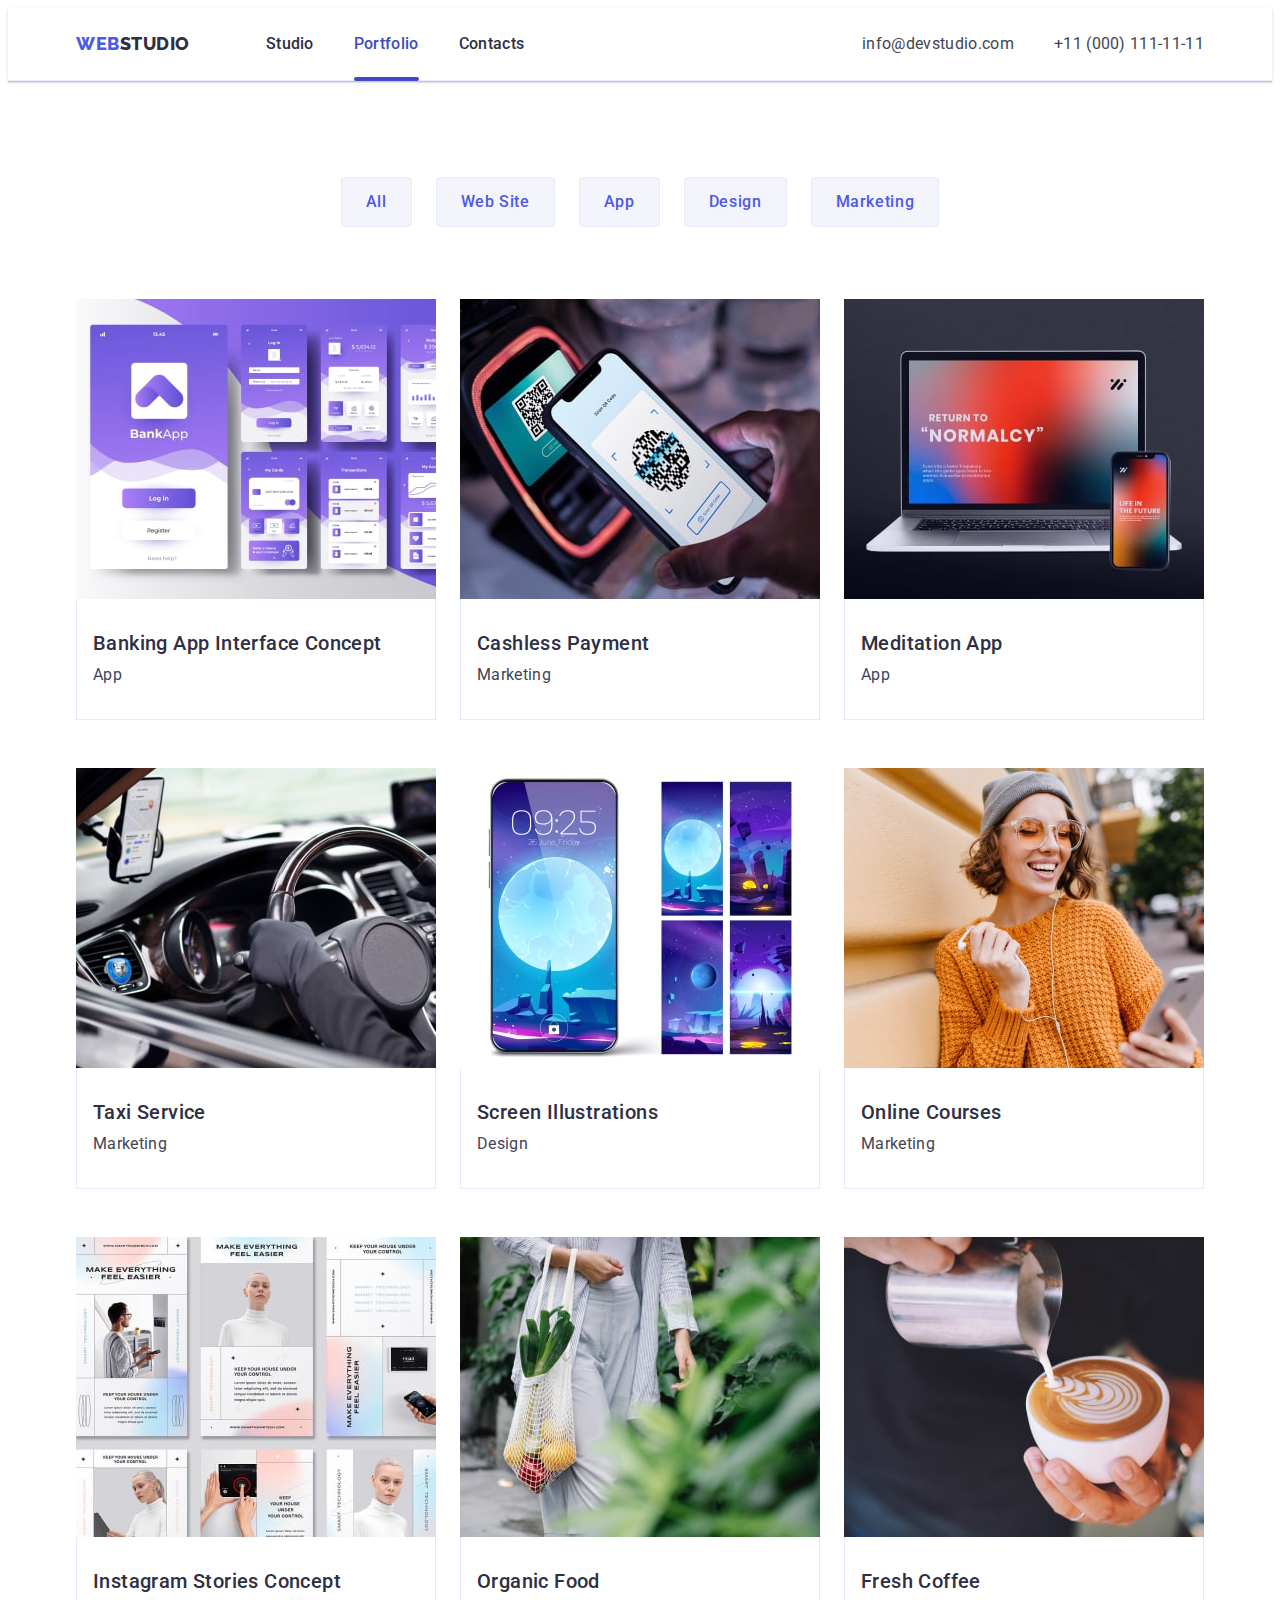
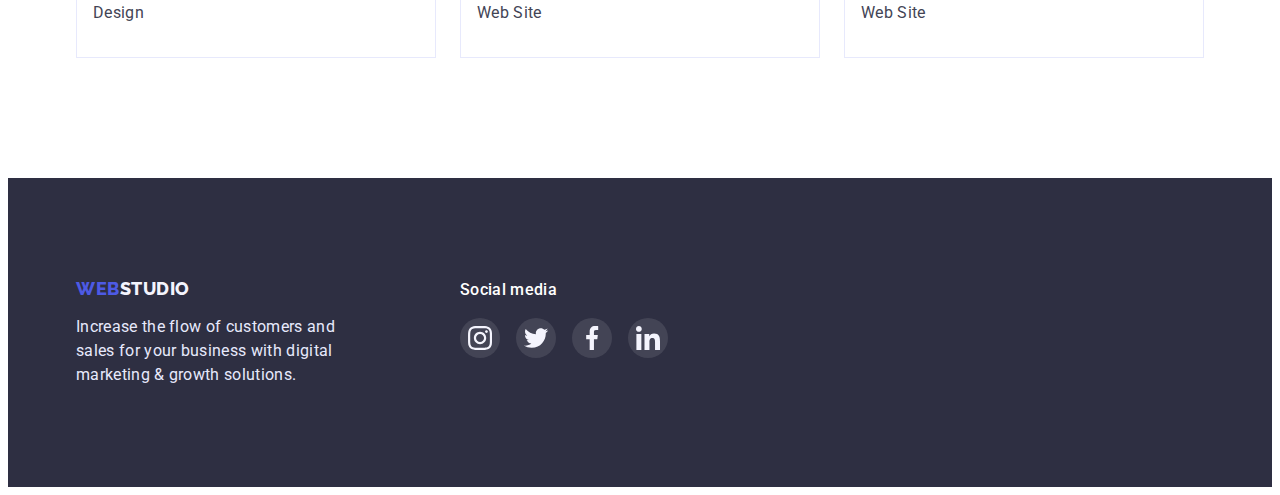
==== portfolio.html @ 7811b005 "hw6" ====
<!DOCTYPE html>
<html lang="en">

<head>
    <meta charset="UTF-8">
    <meta http-equiv="X-UA-Compatible" content="IE=edge">
    <meta name="viewport" content="width=device-width, initial-scale=1.0">
    <title>webstudio</title>
    <link rel="preconnect" href="https://fonts.googleapis.com">
    <link rel="preconnect" href="https://fonts.gstatic.com" crossorigin>
    <link rel="stylesheet" href="https://cdnjs.cloudflare.com/ajax/libs/modern-normalize/1.1.0/modern-normalize.min.css"
        integrity="sha512-wpPYUAdjBVSE4KJnH1VR1HeZfpl1ub8YT/NKx4PuQ5NmX2tKuGu6U/JRp5y+Y8XG2tV+wKQpNHVUX03MfMFn9Q=="
        crossorigin="anonymous" referrerpolicy="no-referrer" />
    <link
        href="https://fonts.googleapis.com/css2?family=Raleway:wght@800&family=Roboto:wght@400;500;700;900&display=swap"
        rel="stylesheet">
    <link rel="stylesheet" href="./css/styles.css">
</head>

<body>


    <!-------------------- HEADER--------------------->
    <header class="header">
        <div class="container header-container">
            <nav class="nav list header-nav">
                <a class="logo logo-header link" href="./index.html">Web<span class="logo-span link">Studio</span></a>

                <ul class="list header-list-container">
                    <li class="nav-link-item"><a class="nav-link link" href="./index.html">Studio</a></li>
                    <li class="nav-link-item"><a class="nav-link link decor-line" href="./portfolio.html">Portfolio</a></li>
                    <li class="nav-link-item"><a class="nav-link link" href="">Contacts</a></li>
                </ul>
            </nav>
            <address class="address">
                <ul class="list list-container">
                    <li class="mail-li  address-mail-li"><a class="mail link"
                            href="mailto:info@devstudio.com">info@devstudio.com</a></li>
                    <li class="mail-li"><a class="mail link" href="tel:+110001111111">+11 (000) 111-11-11</a></li>
                </ul>
            </address>
        </div>
    </header>
    <main class="main">

        <section class="gallery-top">
            <div class="container">
                <h1 class="visually-hidden">main-title</h1>
                <ul class="hero hero-list list hero-list-item">
                    <li><button type="button" class="button">All</button></li>
                    <li><button type="button" class="button">Web Site</button></li>
                    <li><button type="button" class="button">App</button></li>
                    <li><button type="button" class="button">Design</button></li>
                    <li><button type="button" class="button">Marketing</button></li>
                </ul>
                <ul class="list main-photo">
                    <li class="main-photo-link"><a class="link main-link" href="">
                            <div class="thamb action">
                                <img class="img" src=".//images/img-min.jpg" alt="App screenes" width="360" height="300">
                                <p class="overlow-text">14 Stylish and User-Friendly App Design Concepts · Task Manager App · Calorie Tracker App · Exotic Fruit Ecommerce App ·
                                    Cloud Storage App</p>
                            </div>
                        <div class="title-wrap">
                                <h2 class="gallery-title">Banking App Interface Concept</h2>
                                <p class="gallery-subtitle">App</p>
                            </div>
                        </a>
                    </li>
                    <li class="main-photo-link"><a class="link main-link" href="">
                            <div class="thamb action">
                                 <img class="img" src=".//images/img2-min.jpg" alt="Payment by phone" width="360"
                                    height="300">
                                    <p class="overlow-text">14 Stylish and User-Friendly App Design Concepts · Task Manager App · Calorie Tracker App ·
                                        Exotic Fruit Ecommerce App ·
                                        Cloud Storage App</p>
                                </div>
                            <div class="title-wrap">
                                <h2 class="gallery-title">Cashless Payment</h2>
                                <p class="gallery-subtitle">Marketing</p>
                            </div>
                        </a>
                    </li>
                    <li class="main-photo-link"><a class="link main-link" href="">
                            <div class="thamb action">
                               <img class="img" src=".//images/img3g-min.jpg" alt="laptop skreen" width="360"
                                height="300">
                                <p class="overlow-text">14 Stylish and User-Friendly App Design Concepts · Task Manager App · Calorie Tracker App ·
                                    Exotic Fruit Ecommerce App ·
                                    Cloud Storage App</p>
                            </div>
                            <div class="title-wrap">
                                <h2 class="gallery-title">Meditation App</h2>
                                <p class="gallery-subtitle">App</p>
                            </div>
                        </a>
                    </li>
                    <li class="main-photo-link"><a class="link main-link" href="">
                            <div class="thamb action">
                                 <img class="img" src=".//images/img4-min.jpg" alt="car" width="360" height="300">
                                <p class="overlow-text">14 Stylish and User-Friendly App Design Concepts · Task Manager App · Calorie Tracker App ·
                                    Exotic Fruit Ecommerce App ·
                                    Cloud Storage App</p>
                                </div>
                            <div class="title-wrap">
                                <h2 class="gallery-title">Taxi Service</h2>
                                <p class="gallery-subtitle">Marketing</p>
                            </div>
                        </a>
                    </li>
                    <li class="main-photo-link"><a class="link main-link" href="">
                        <div class="thamb action">
                            <img class="img" src=".//images/img5-min.jpg" alt="Screen Illustrations" width="360"
                                height="300">
                            <p class="overlow-text">14 Stylish and User-Friendly App Design Concepts · Task Manager App · Calorie Tracker App ·
                                Exotic Fruit Ecommerce App ·
                                Cloud Storage App</p>
                            </div>
                            <div class="title-wrap">
                                <h2 class="gallery-title">Screen Illustrations</h2>
                                <p class="gallery-subtitle">Design</p>
                            </div>
                        </a>
                    </li>
                    <li class="main-photo-link"><a class="link main-link" href="">
                        <div class="thamb action">
                            <img class="img" src=".//images/img6-min.jpg" alt="happy girl" width="360" height="300">
                            <p class="overlow-text">14 Stylish and User-Friendly App Design Concepts · Task Manager App · Calorie Tracker App ·
                                Exotic Fruit Ecommerce App ·
                                Cloud Storage App</p>
                            <div class="title-wrap"></div>
                                <h2 class="gallery-title">Online Courses</h2>
                                <p class="gallery-subtitle">Marketing</p>
                            </div>
                            <div class="title-wrap">
                                <h2 class="gallery-title">Online Courses</h2>
                                <p class="gallery-subtitle">Marketing</p>
                            </div>
                        </a>
                    </li>
                    <li class="main-photo-link"><a class="link main-link" href="">
                        <div class="thamb action">
                            <img class="img" src=".//images/img7-min.jpg" alt="Instagram Stories" width="360"
                                height="300">
                            <p class="overlow-text">14 Stylish and User-Friendly App Design Concepts · Task Manager App · Calorie Tracker App ·
                                Exotic Fruit Ecommerce App ·
                                Cloud Storage App</p>
                            </div>
                            <div class="title-wrap">
                                <h2 class="gallery-title">Instagram Stories Concept</h2>
                                <p class="gallery-subtitle">Design</p>
                            </div>
                        </a>
                    </li>
                    <li class="main-photo-link"><a class="link main-link" href="">
                        <div class="thamb action">
                            <img class="img" src=".//images/img8-min.jpg" alt="back with vegetables" width="360"
                                height="300">
                            <p class="overlow-text">14 Stylish and User-Friendly App Design Concepts · Task Manager App · Calorie Tracker App ·
                                Exotic Fruit Ecommerce App ·
                                Cloud Storage App</p>
                            </div>
                            <div class="title-wrap">
                                <h2 class="gallery-title">Organic Food</h2>
                                <p class="gallery-subtitle">Web Site</p>
                            </div>
                        </a>
                    </li>
                    <li class="main-photo-link"><a class="link main-link" href="">
                        <div class="thamb action">
                            <img class="img" src=".//images/img9-min.jpg" alt="cup of Coffee" width="360"
                                height="300">
                                <p>14 Stylish and User-Friendly App Design Concepts · 
                                    Task Manager App · Calorie Tracker App · Exotic Fruit Ecommerce App ·
                        Cloud Storage App</p></div>
                            <div class="title-wrap">
                                <h2 class="gallery-title">Fresh Coffee</h2>
                                <p class="gallery-subtitle">Web Site</p>
                            </div>
                        </a>
                    </li>
                </ul>
            </div>
        </section>
    </main>
    <!-- footer-->
    <!-- footer-->
    <footer class="footer">
        <div class="container container-footer">
            <div><a class="logo link logo-footer" href="index.html">Web<span
                        class="logo-span-footer link">Studio</span></a>
                <p class="footer-title">
                    Increase the flow of customers and sales for your business with digital marketing & growth
                    solutions.
                </p>
            </div>
            <div class="footer-social">
                <p class="footer-soc-text">Social media</p>
                <ul class="footer-soc-list list">
                    <li class="footer-icon-list">
                        <a class="footer-link">
                            <svg width="24" height="24" class="footer-svg">
                                <use href="./images/symbol-defs.svg#icon-instagram-2">
                                </use>
                            </svg></a>
                    </li>
                    <li class="footer-icon-list">
                        <a class="footer-link">
                            <svg width="24" height="24" class="footer-svg">
                                <use href="./images/symbol-defs.svg#icon-Group">
                                </use>
                            </svg></a>
                    </li>
                    <li class="footer-icon-list">
                        <a class="footer-link">
                            <svg width="24" height="24" class="footer-svg">
                                <use href="./images/symbol-defs.svg#icon-facebook-1">
                                </use>
                            </svg></a>
                    </li>
                    <li class="footer-icon-list">
                        <a class="footer-link">
                            <svg width="24" height="24" class="footer-svg">
                                <use href="./images/symbol-defs.svg#icon-linkedin-1">
                                </use>
                            </svg></a>
                    </li>
                </ul>
            </div>
        </div>

    </footer>
</body>

</html>
---- css/styles.css ----
:root{
    --iris:#4D5AE5;
    --ocean:#404BBF;
    --naviblue: #2E2F42;
    --green:#31D0AA;
    --slate:#434455;
    --laightslate:#8E8F99;
    --cornflower:#E7E9FC;
    --cloud:#F4F4FD;
    --navibluemodal:#2E2F42 40 %;
    --grey:#2E2F42 70 %;
}

/**--------------RESET------------*/
*,
*::before,
*::after{
box-sizing: border-box;
}


h1,
h2,
h3,
h4,
h5,
h6,
p{margin: 0;
}

 button{
    cursor: pointer;
}

 img{
    display: block;
    max-width: 100%;
    height: auto;
}

 ul{
    padding-left: 0;
margin: 0;
}

/*---------body--------*/



body {font-family: "Roboto", sans-serif;
    color: #434455 ;
    background-color: #FFFFFF;
 }



 
 .header{
    border-bottom: 1px solid #E7E9FC;
    box-shadow: 0px 1px 6px 0px rgba(46, 47, 66, 0.08),
     0px 1px 1px 0px rgba(46, 47, 66, 0.16),
     0px 2px 1px 0px rgba(46, 47, 66, 0.08);
 }

/* -------logo---------- */
.logo {
font-family: 'Raleway' ,sans-serif ;
font-weight: 800;
font-size: 18px;
line-height: 1.17;
color:var(--iris);
letter-spacing: 0.03em;
text-transform: uppercase;
}
.logo-header{
    display: block;
    padding-top: 24px;
    padding-bottom: 24px;
    margin-right:  76px;

}
.list-container{
    display: block;
}
.list.header-container{ 
    border: none;
}
.logo-span{
    color:var(--naviblue);
   }
    

    .logo link{text-decoration: none;}
   
    .logo-span-footer{
        font-family: 'Raleway' ,sans-serif ;
        font-weight: 800;
        font-size: 18px;
        line-height: 1.17;
        color:var(--cloud);
        letter-spacing: 0.03em;
        text-transform: uppercase;
        }
       
    


/* -----------nav----------- */
.container{
    width: 1158px;
    padding-left: 15px; 
    padding-right: 15px;
    margin: 0 auto;
 }

.header-container{
     display: flex;
     justify-content: space-between;
     
}  
.header-list-container{
    display: flex;
    
}

.header-nav{
    display: flex;
    align-items: center;
    

}


.nav-link:hover{
    color: var(--iris);
}


.nav-link:focus{
     color: var(--iris);  
}
.nav-link { 
    font-weight: 500;
    line-height: 1.5;
    letter-spacing: 0.02em;
    color: var(--naviblue);
    display: block;
    padding-top: 24px;
    padding-bottom: 24px;
    position: relative;
    
    transition: 
    color 250ms cubic-bezier(0.4, 0, 0.2, 1); 
    
}
.decor-line{
    color: var(--ocean);
}
.decor-line::after{
    content: '';
    position:absolute;
    width: 100%;
    height: 4px; 
    left: 0px;
    top: 69px;


    background:var(--ocean);
    border-radius: 2px;
}
.nav-link-item{

    margin-right:40px;
    
}




.address{
    display: flex;
    font-style: normal;
    
    
    
}
.list-container{
    display: flex;
    align-items: center;
    justify-content: center;

    
}
.mail {
 
    font-weight: 400;
    font-size: 16px;
    line-height: 1.5;
    letter-spacing: 0.02em;
    color:var(--slate);
    display: block;
    padding-top: 24px;
    padding-bottom: 24px;
    transition:
    color 250ms cubic-bezier(0.4, 0, 0.2, 1); 
    }
.tel {
    
    font-weight: 400;
    font-size: 16px;
    line-height: 1.5;
    letter-spacing: 0.02em;
    color:var(--slate);
}


.mail cursor{
     align-self: start;}



.mail:hover{
color: var(--ocean);
}
.mail:focus{
color:var(--ocean);
}

.address-mail-li{
    margin-right: 40px;
}

.tel , .mail{cursor: pointer;} 




/* -----------hero---------------- */
   
   
.list{
    list-style: none}
.link{
     text-decoration: none;
}
.hero-container{
    text-align: center;
}
 .hero{
    font-weight: 500;
    font-size: 16px;
    line-height: 1.5; 
  
    
  }
  

.hero-list-item{ 
    font-weight: 500;
    font-size: 16px;
    line-height: 1.5 ;
    display: flex; 
    justify-content: center;
    gap: 24px;
   margin-bottom: 72px;
    
    }




.mainpage-hero{
   
    max-width: 1440px; 
    margin-left: auto;
    margin-right: auto;
    background-color: var(--naviblue);
    padding-top: 188px;
    padding-bottom: 188px;
    background-image: linear-gradient(rgba(46, 47, 66, 0.7),rgba(46, 47, 66, 0.7)),url(../images/people-office1.jpg);
    background-repeat: no-repeat;
    background-position: center;
    background-size: cover;
    
      
}
.mainpage-hero-title{
    font-size: 56px;
    text-align: center;
    letter-spacing: 0.02em;
    color:#ffffff;
    line-height: 1.07;
    width: 496px;
    margin: 0 auto;
}
   
 
  


.button{ 
    font-family:"Roboto", sans-serif;
    font-weight: 500;
    font-size: 16px;
    line-height: 1.5;
    color: var(--iris);
    letter-spacing: 0.04em;
    padding-top: 12px;
    padding-bottom: 12px;
    padding-left: 24px;
    padding-right: 24px;
    background:var(--cloud);
    border: 1px solid #E7E9FC;
    border-radius: 4px;
   
    transition: 
    background 250ms cubic-bezier(0.4, 0, 0.2, 1), 
    box-shadow 250ms cubic-bezier(0.4, 0, 0.2, 1),
    border-color 250ms cubic-bezier(0.4, 0, 0.2, 1), 
    color 250ms cubic-bezier(0.4, 0, 0.2, 1); }

.button:hover{
    background: var(--iris);
    color: #ffffff;
    box-shadow: 0px 4px 4px rgba(0, 0, 0, 0.15);
    border-color: transparent;
}
.button:focus{
    background: var(--iris); 
    color: #ffffff;
    box-shadow: 0px 4px 4px rgba(0, 0, 0, 0.15);
    border-color: transparent;
}



.button-hero{ 
    
    font-family: "Roboto", sans-serif;
    font-weight: 500;
    font-style: normal;
    font-size: 16px;
    line-height: 1.5;
    min-width: 169px;
 
    border: none;
    border-radius: 4px;
    box-shadow: 0px 4px 4px rgba(0, 0, 0, 0.15);
    letter-spacing: 0.04em;
    background-color:var(--iris);
    color: #FFFFFF;
    margin-top: 48px;
    padding-top: 16px;
    padding-right: 32px; 
    padding-bottom: 16px;
    padding-left: 32px;

    transition:
    background  250ms cubic-bezier(0.4, 0, 0.2, 1), 
    box-shadow 250ms cubic-bezier(0.4, 0, 0.2, 1); 
    
}
  
.button-hero:hover{ 
    box-shadow: 0px 4px 4px rgba(0, 0, 0, 0.15);
    background: var(--ocean);}

.button-hero:focus{ 
    box-shadow: 0px 4px 4px rgba(0, 0, 0, 0.15);
    background-color: var(--ocean);}



.backdrop{

    position: fixed;
    left: 0;
    top: 0;
    width: 100%;
    height:100%;
    background: rgba(46, 47, 66, 0.4);
    display: flex;
    justify-content: center;
    align-items: center;
    transition: opacity 300ms cubic-bezier(0.4, 0, 0.2, 1),
    visibility 300ms cubic-bezier(0.4, 0, 0.2, 1);
 
}
.is-hidden{
    visibility: hidden;
    opacity: 0;
    pointer-events: none;
} 
.modal{
    width: 408px;
    min-height: 576px;
    padding: 24px;
    background: #FCFCFC;
    box-shadow: 0px 1px 1px rgba(0, 0, 0, 0.14), 0px 1px 3px rgba(0, 0, 0, 0.12), 0px 2px 1px rgba(0, 0, 0, 0.2);
    border-radius: 4px;

   
}
.button-modal{
    display: flex;
    margin-left: auto;
    background: #E7E9FC;
    border: 1px solid rgba(0, 0, 0, 0.1);
    border-radius: 50%;
    width: 24px;
    height: 24px;
    justify-content: center;
    align-items: center;


    transition:
    background-color  250ms cubic-bezier(0.4, 0, 0.2, 1), 
    fill 250ms cubic-bezier(0.4, 0, 0.2, 1); 
    
}
.button-modal:hover{
    background-color: var(--ocean); 
    fill: white;

}
.button-modal:hover{
    background-color: var(--ocean); 
    fill: white;
}

.modal-text{
    font-weight: 500;
    font-size: 16px;
    line-height: 1.5;
    text-align: center;
    letter-spacing: 0.02em;
    color: var(--naviblue);





    margin-top: 24px;
    margin-bottom: 16px;

}

.mod-form{
  
}

.input-modal-list{

}

.list-input{
    width: 360px;
    height: 58px;

}

.lable{
    font-weight: 400;
    font-size: 12px;
    line-height: 1.17; 
    letter-spacing: 0.04em;
    color: var(--laightslate);
    display: flex;
    flex-direction: column;
    justify-content: center;
    align-items: flex-start;
}
.input{
border: 1px solid #4D5AE5;
border-radius: 4px;
}


/*****---------------- offers------------------ */

.offers-list-container{ 
    display: flex;
    gap: 24px;
}
.offers-container{
    
}
.offers-title{
   flex-basis: auto;
width: 264px;
}

.offers-list{
font-weight: 500;
line-height: 1.2;
letter-spacing: 0.02;
color: var(--naviblue);
font-size: 36px;
text-align: center;
text-transform: capitalize;
}



.offer-list-item{
font-weight: 500;
font-size: 20px;
line-height:1.2 ;
letter-spacing: 0.02em;
color: var(--naviblue);
margin-bottom: 8px;}




.offers{
    padding-top: 120px;
    padding-bottom: 120px;

}
.icon-container{
    width: 264px; 
    height: 112px;
    display: flex;
    align-items: center;
    justify-content: center;
   margin-bottom: 8px;
    background: #F4F4FD;
    border-radius: 4px;
}
.text{
        font-weight: 400;
        font-size: 16px;
        line-height: 1.5;
        letter-spacing: 0.02em;
        color:var(--slate);  
}


/******* ------------gallery------------- */

.main-gallery{
    padding-bottom: 120px;

}
.gallery-text{
    padding-top: 32px;
    padding-right: 16px;
    padding-bottom: 32px;
    padding-left: 16px;
}
.main-gallery-list{
    display: flex;
    gap:24px;
    
}
.main-gallery-text{
    font-size: 36px;
    line-height: 1.11;
    text-align: center;
    letter-spacing: 0.02em;
    text-transform: capitalize;
    color: var(--naviblue);
    margin-bottom: 72px;
   
}
.main-link{
    display: block;
      
    transition:
    box-shadow 250ms cubic-bezier(0.4, 0, 0.2, 1);


    }
.main-link:hover{
    box-shadow: 0px 1px 6px rgba(46, 47, 66, 0.08), 0px 1px 1px rgba(46, 47, 66, 0.16), 0px 2px 1px rgba(46, 47, 66, 0.08); 
}
.main-link:focus{
    box-shadow: 0px 1px 6px rgba(46, 47, 66, 0.08), 0px 1px 1px rgba(46, 47, 66, 0.16), 0px 2px 1px rgba(46, 47, 66, 0.08); 
}
.gallery-top{
    padding-top: 96px;
    padding-bottom: 120px;

}
.gallery-title{
    font-weight: 500;
font-size: 20px;
line-height: 1.2;
letter-spacing: 0.02em;
color:var(--naviblue);
margin-bottom: 8px;


}
.gallery-subtitle{

font-size: 16px;
line-height: 1.5;
letter-spacing: 0.02em;
color:var(--slate);

}
.main-gallery-img{

    width: 360px;
}
/*-------------team---------------------*/

.team{
     background:var(--cloud);
    padding-bottom: 120px;
    padding-top: 120px;
 }



.team-container-resume{
    display: flex;
    gap: 24px;
}

.team-gellery{
background-color:var(--cloud);
font-weight: 500;
font-size: 36px;
line-height: 1.11;
text-align: center;
letter-spacing: 0.02em;
text-transform: capitalize;
color: var(--naviblue);
margin-bottom: 72px;

}
.team-gellery-list{
background-color: #FFFFFF;
width: 264px;
border-radius: 0px 0px 4px 4px;
box-shadow: 0px 1px 6px rgba(46, 47, 66, 0.08), 0px 1px 1px rgba(46, 47, 66, 0.16), 0px 2px 1px rgba(46, 47, 66, 0.08);


}

.team-gellery-text{
    font-weight: 500;
    font-size: 20px;
    line-height: 1.2;
    text-align: center;
    letter-spacing: 0.02em;
    color: var(--naviblue);
    margin-bottom: 8px;
  
}
.team-gellery-subtext{
    font-size: 16px;
    line-height: 1.5;
    text-align: center;
    letter-spacing: 0.02em;
    color: var(--slate);
    margin-bottom: 8px;

}
.social{
    display: flex;
    gap: 24px;
    justify-content: center;
}
.social-link{
    
    width: 40px;
    height: 40px;
   
   
    
}
.icon-social{
    transition:
    background  250ms cubic-bezier(0.4, 0, 0.2, 1); 
}


.icon-social:hover{
     background-color: var(--ocean);
    
   
}


.icon-social:focus{
    background-color: var(--ocean);
    
}
.icon-social{
    display: flex;
    align-items: center;
    justify-content: center;
    width: 100%;
    height: 100%;
    background-color: var(--iris);
    border-radius: 50%;
}

/* ----------CUSTOMERS---------------- */

.customers{
    padding-top: 120px;
    padding-bottom: 120px;


}
.customers-container{ 
    display: flex;
    align-items: center;
    justify-content: center;

   
}
.customers-wrap{   

 
}
.customers-text{
    font-family: 'Roboto';
    font-size: 36px;
    line-height: 1.11em;
    text-align: center;
    letter-spacing: 0.02em;
    text-transform: capitalize;
    color:var(--naviblue);
    margin:auto;  
    margin-bottom: 72px; 
}
.customers-list{
    display: flex;
    gap: 24px;
    justify-content: center; 
  
}
.customers-link{
    width: 168px;
    height: 88px;
}

.customers-icon{
    width: 100%;
    height: 100%;
    display: flex;
    justify-content: center;
    align-items: center;
    
    border-radius: 4px;
    border: 1px solid var(--laightslate);
    fill: var(--laightslate); 
     
    transition:
    fill 250ms cubic-bezier(0.4, 0, 0.2, 1), 
    border-color 250ms cubic-bezier(0.4, 0, 0.2, 1)
   ; 
}
 
.customers-icon:hover{
    border: 1px solid var(--ocean);
    fill:var(--ocean);
 } 

.customers-icon:focus{
    border: 1px solid var(--ocean);
    fill:var(--ocean);
 } 


.customers-svg{  
    justify-content: center;
    align-content: center;
 }  


/* ---------footer----------- */
.footer{
    display: flex;
    background-color:var(--naviblue);
    color:#ffffff;
    padding-top: 100px;
    padding-bottom: 100px;}
    
.container-footer{
    display: flex;
    align-items: baseline;
  


}
    .footer-title{
font-size: 16px;
line-height: 1.5;
letter-spacing: 0.02em;
color:var(--cornflower);
max-width: 264px;
height: 72px;

}
 .footer-social{
    margin-left: 120px;
   

 }    

.footer-soc-text{
    font-family: 'Roboto';
    font-weight: 500;
    font-size: 16px;
    line-height: 1.5;
    letter-spacing: 0.02em;
    color: #FFFFFF;
    margin-bottom: 16px;

   
}

.footer-soc-list{
display: flex;
gap:16px;
justify-content: center;
align-items: center;
}

.footer-icon-list{

    width: 40px;
    height: 40px;
}

.footer-link{
    width: 100%;
    height: 100%;
    display: flex;
    border-radius: 50%;
    background-color: rgba(255,255,255,0.1);
    justify-content: center;
    align-items: center;
    
    transition: 
    background-color  250ms cubic-bezier(0.4, 0, 0.2, 1);
}



.footer-link:hover{
    
    background-color: var(--green);}
.footer-link:focus{
   
    background-color: var(--green);}


.footer-svg{
fill:#FFFFFF

}


.logo-footer{
display: inline-block;
  margin-bottom: 16px;
   
}
.main-photo{
    display: flex;
    flex-wrap: wrap;
    gap: 24px;
    row-gap: 48px;
}
.main-photo-link{
    width: 360px;
    background: #FFFFFF;
 
}

.thamb{
    position: relative;
    width: 360px;
    height: 300px;
    overflow: hidden;
}

.overlow-text{
    display: flex;
position: absolute;
width: 100%;
height: 100%;
top:0;
left: 0;
transform: translateY(100%);
font-size: 16px;
line-height: 1.5;
letter-spacing: 0.02em;
padding-top: 40px;
padding-bottom: 40px;
padding-left: 32px;
padding-right: 32px;

color: var(--cloud);
background-color: var(--iris);

transition: 
transform 250ms cubic-bezier(0.4, 0, 0.2, 1);
}

.main-link:hover .overlow-text{
    transform: translateY(0);
}

.main-link:focus .overlow-text{
    transform: translateY(0);
}






.title-wrap{
    padding-left: 16px;
    padding-right: 16px;
    padding-top: 32px;
    padding-bottom: 32px;
    border-left: 1px solid #E7E9FC;
    border-bottom: 1px solid #E7E9FC;
    border-right: 1px solid #E7E9FC;
}
.visually-hidden {
    position: absolute;
      white-space: nowrap;
      width: 1px;
      height: 1px;
      overflow: hidden;
      border: 0;
      padding: 0;
      clip: rect(0 0 0 0);
      clip-path: inset(50%);
      margin: -1px;
  }
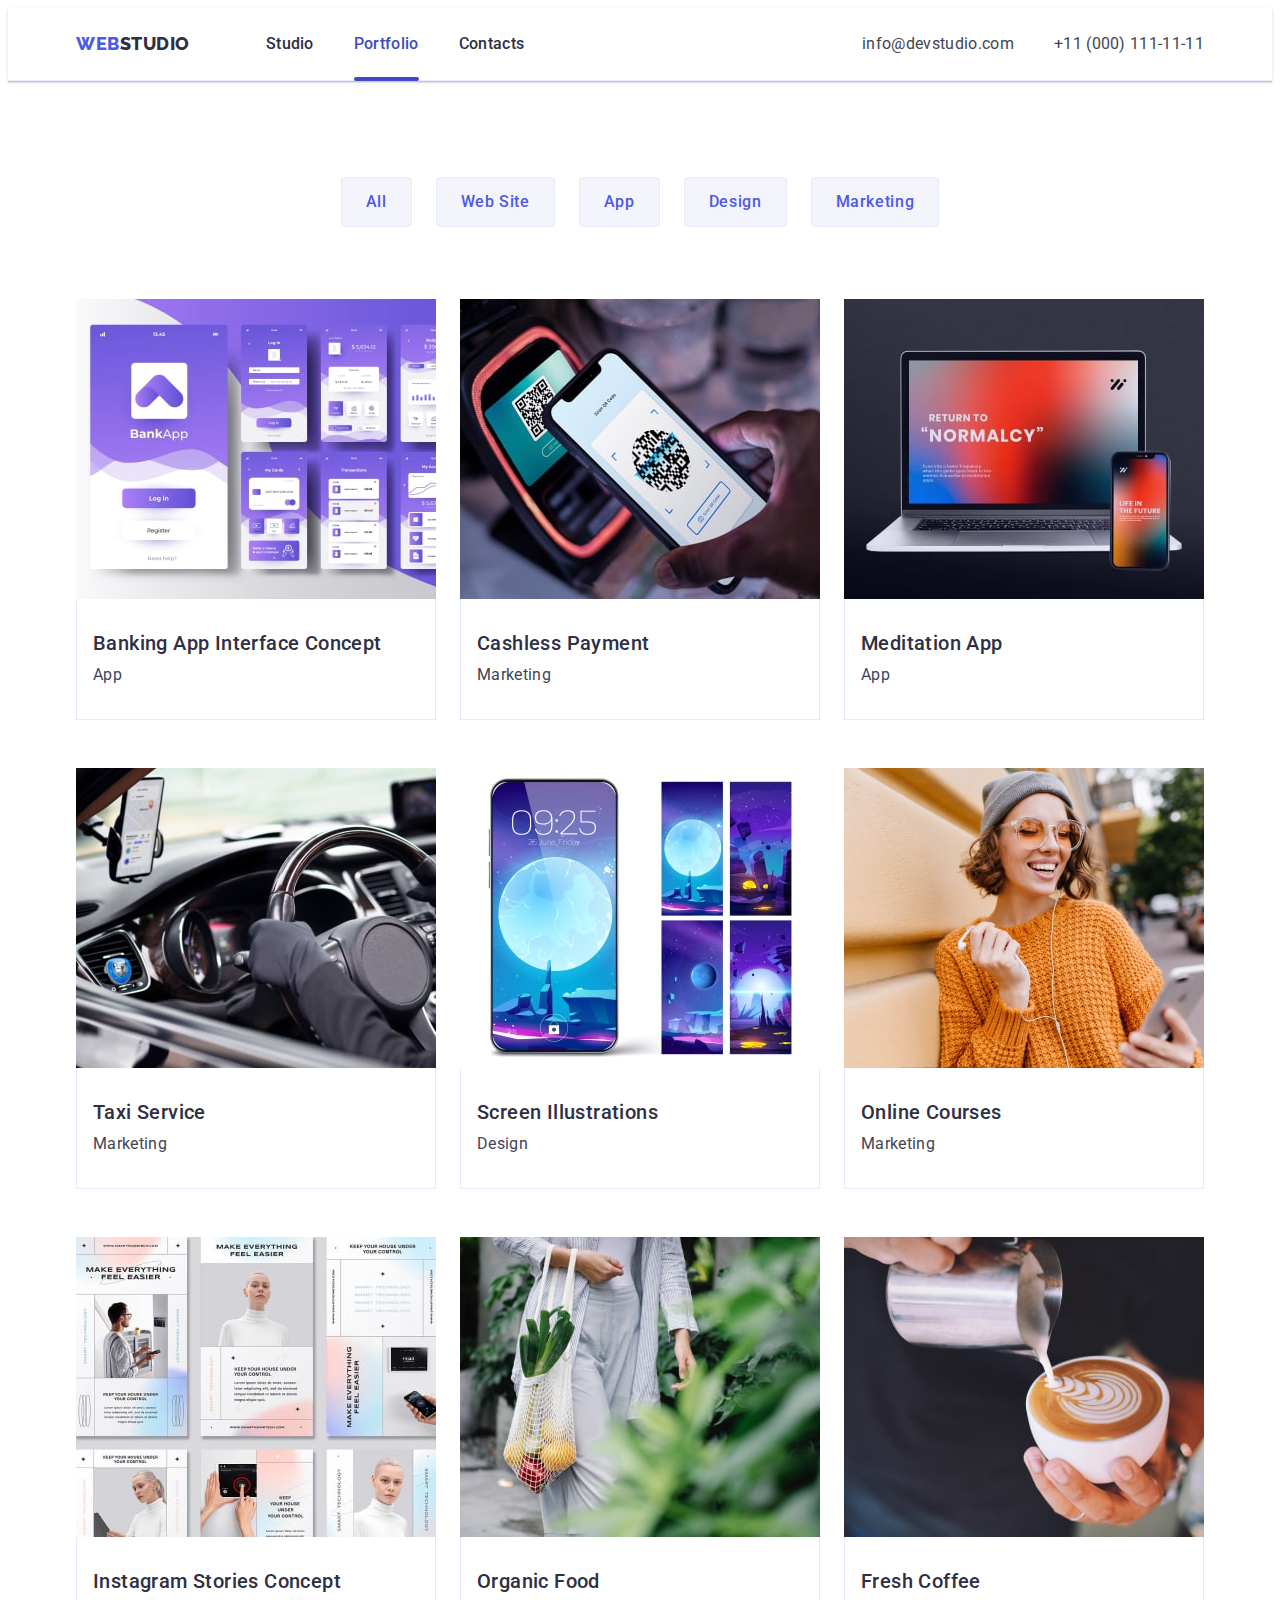
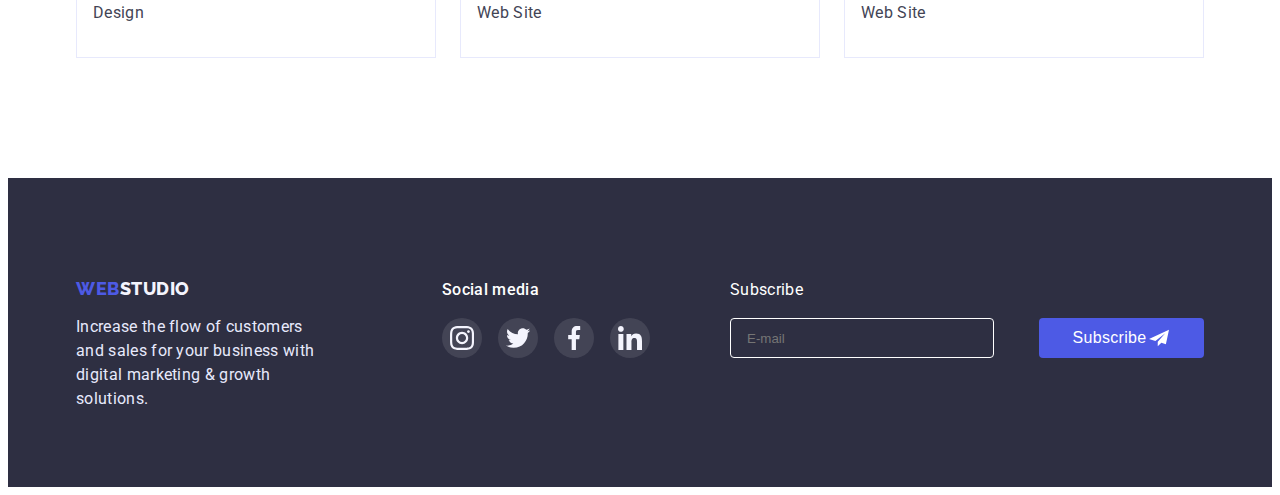
==== commit c1857e7c: "hw6" ====
--- a/portfolio.html
+++ b/portfolio.html
@@ -183,11 +183,9 @@
         </section>
     </main>
     <!-- footer-->
-    <!-- footer-->
     <footer class="footer">
         <div class="container container-footer">
-            <div><a class="logo link logo-footer" href="index.html">Web<span
-                        class="logo-span-footer link">Studio</span></a>
+            <div><a class="logo link logo-footer" href="index.html">Web<span class="logo-span-footer link">Studio</span></a>
                 <p class="footer-title">
                     Increase the flow of customers and sales for your business with digital marketing & growth
                     solutions.
@@ -197,38 +195,55 @@
                 <p class="footer-soc-text">Social media</p>
                 <ul class="footer-soc-list list">
                     <li class="footer-icon-list">
-                        <a class="footer-link">
+                        <a href="" class="footer-link">
                             <svg width="24" height="24" class="footer-svg">
                                 <use href="./images/symbol-defs.svg#icon-instagram-2">
                                 </use>
                             </svg></a>
                     </li>
                     <li class="footer-icon-list">
-                        <a class="footer-link">
+                        <a href="" class="footer-link">
                             <svg width="24" height="24" class="footer-svg">
                                 <use href="./images/symbol-defs.svg#icon-Group">
                                 </use>
                             </svg></a>
                     </li>
                     <li class="footer-icon-list">
-                        <a class="footer-link">
+                        <a href="" class="footer-link">
                             <svg width="24" height="24" class="footer-svg">
                                 <use href="./images/symbol-defs.svg#icon-facebook-1">
                                 </use>
                             </svg></a>
                     </li>
                     <li class="footer-icon-list">
-                        <a class="footer-link">
+                        <a href="" class="footer-link">
                             <svg width="24" height="24" class="footer-svg">
                                 <use href="./images/symbol-defs.svg#icon-linkedin-1">
                                 </use>
                             </svg></a>
                     </li>
                 </ul>
+    
+            </div>
+            <div class="footer-form">
+                <form class="form-subscribe">
+                    <label class="footer-lable">
+                        Subscribe
+                        <input class="footer-input" type="email" name="email" placeholder="E-mail" required />
+    
+                    </label>
+    
+                    <button class="footer-button" type="submit">Subscribe<svg class="svg-subscribe" width="24" height="20">
+                            <use class="icon-subscribe" href="./images/symbol-defs.svg#icon-Framesend">
+                            </use>
+                        </svg></button>
+                </form>
             </div>
         </div>
-
+    
     </footer>
-</body>
-
+    
+    <script src="./JS/modal.js"></script>
+    
+    </body>
 </html>--- a/css/styles.css
+++ b/css/styles.css
@@ -450,16 +450,19 @@
 }
 
 .input-modal-list{
+ 
 
 }
 
 .list-input{
     width: 360px;
     height: 58px;
+    margin-bottom: 8px;
 
 }
 
 .lable{
+    position: relative;
     font-weight: 400;
     font-size: 12px;
     line-height: 1.17; 
@@ -469,13 +472,179 @@
     flex-direction: column;
     justify-content: center;
     align-items: flex-start;
+   
+ 
 }
 .input{
-border: 1px solid #4D5AE5;
+
+width: 100%;
+height: 40px;
+padding-left: 38px;
+border: 1px solid rgba(46, 47, 66, 0.4);
 border-radius: 4px;
-}
-
-
+transition: border 250ms cubic-bezier(0.4, 0, 0.2, 1);
+}
+.input:focus{
+    border: 1px solid #4D5AE5;
+}
+
+
+.input-icon{
+    position: absolute;
+    left: 4%;
+    top: 50%;
+    fill: #2E2F42;
+    transition: fill 250ms cubic-bezier(0.4, 0, 0.2, 1);
+}
+
+.input:focus +.input-icon .input-svg{
+    fill:var(--iris);
+}
+.input-svg{
+
+}
+
+.modal-lable-text{
+    
+    display: inline-block;
+    margin-bottom: 4px;
+    font-size: 12px;
+    line-height: 1.17; 
+    letter-spacing: 0.04em;
+    color: var(--laightslate);
+
+
+}
+.textarea{
+    width: 100%;
+    height: 120px;
+    border: 1px solid rgba(46, 47, 66, 0.4);
+    border-radius: 4px;
+    padding-top: 8px;
+    padding-bottom: 8px;
+    padding-left: 16px;
+    padding-right: 16px;
+    margin-bottom: 16px;
+    margin-top: 4px;
+
+    resize: none;
+
+    transition: border 250ms cubic-bezier(0.4, 0, 0.2, 1);
+}
+
+.textarea::placeholder{
+font-size: 12px;
+line-height: 1.17;
+letter-spacing: 0.04em;
+color: rgba(46, 47, 66, 0.4);
+}
+
+.textarea:focus{
+    border: 1px solid #4D5AE5;
+}
+.policy{
+display: flex;
+font-size: 12px;
+line-height: 1.17;
+letter-spacing: 0.04em;
+color:var(--laightslate);
+justify-content: center;
+align-items: center;
+gap: 8px;
+
+  
+
+}
+.check-icon{
+border-radius: 2px;
+}
+.policy span{
+    width: 16px;
+    height: 16px;
+    border-radius: 2px;
+    display: flex;
+    align-items: center;
+    justify-content: center;
+    fill:transparent;
+    transition: background-color 250ms cubic-bezier(0.4, 0, 0.2, 1),
+border 250ms cubic-bezier(0.4, 0, 0.2, 1),
+fill 250ms cubic-bezier(0.4, 0, 0.2, 1);
+
+}
+
+ .checkbox:checked + .wrap-check-icon .check-icon{ 
+background: #404BBF;
+border: 1px solid #404BBF;
+fill:white;   
+}
+ .checkbox:focus + .wrap-check-icon .check-icon{ 
+border-color: #404BBF;
+
+}
+
+ .checkbox + .wrap-check-icon .check-icon{ 
+border: 1px solid rgba(46, 47, 66, 0.4);
+}
+
+
+.wrap-check-icon{
+}
+
+/*
+.checkbox{
+position: relative;
+width: 16px;
+height: 16px;
+margin-top: 16px;
+margin-bottom: 24px;
+
+
+}
+.checkbox-svg{
+  
+}
+
+.checkbox-icon{
+position: absolute;
+margin-left: -24px;
+background: #FCFCFC;
+width: 16px;
+height: 16px;
+border: 1px solid rgba(46, 47, 66, 0.4);
+border-radius: 2px;
+transition: 250ms cubic-bezier(0.4, 0, 0.2, 1);
+} */
+
+
+
+
+
+.privacy-policy{
+    color: var(--iris);
+}
+
+
+.submit{
+    width: 169px;
+    height: 56px;
+background: var(--iris);
+box-shadow: 0px 4px 4px rgba(0, 0, 0, 0.15);
+border: transparent;
+border-radius: 4px;
+
+font-size: 16px;
+line-height: 1.5;
+display: flex;
+margin: 24px auto 24px;
+
+align-items: center;
+text-align: center;
+align-items: center;
+
+justify-content: center;
+letter-spacing: 0.04em;
+color: #FFFFFF;
+}
 /*****---------------- offers------------------ */
 
 .offers-list-container{ 
@@ -854,14 +1023,79 @@
 
 
 .footer-svg{
-fill:#FFFFFF
+ fill:#FFFFFF
+}
+
+.footer-form{
+display: flex;
+flex-direction: row;
+gap: 24px;
+margin-left: 80px;
+align-items: flex-end;
+}
+
+.footer-input{
+    
+    width: 264px;
+    height: 40px;
+    background-color: inherit;
+    border: 1px solid #FFFFFF;
+  
+    border-radius: 4px;
+    margin-top: 16px;
+    margin-right: 45px;
+    margin-bottom: auto;
+    margin-left: auto;
+    padding: 8px 16px;
+ 
+    transition: border 250ms cubic-bezier(0.4, 0, 0.2, 1);
+
+}
+
+.footer-lable{
+    display: flex;
+    flex-direction: column;
+    font-size: 16px;
+    line-height: 1.5;
+    letter-spacing: 0.02em;
+    color: #FFFFFF;
+  
+}
+
+
+.footer-button{
+    display: flex;
+    width: 165px;
+    height: 40px;
+    font-size: 16px;
+    line-height: 1.5;
+    letter-spacing: 0.02em;
+    color: #FFFFFF;
+    justify-content: center;
+    align-items: center;
+
+    background: #4D5AE5;
+    border-radius: 4px;
+
+    border: inherit;
+
+}
+.form-subscribe{
+        display: flex;
+    align-items: flex-end;
+
+}
+
+
+
+.icon-subscribe{
 
 }
 
 
 .logo-footer{
-display: inline-block;
-  margin-bottom: 16px;
+    display: inline-block;
+    margin-bottom: 16px;
    
 }
 .main-photo{
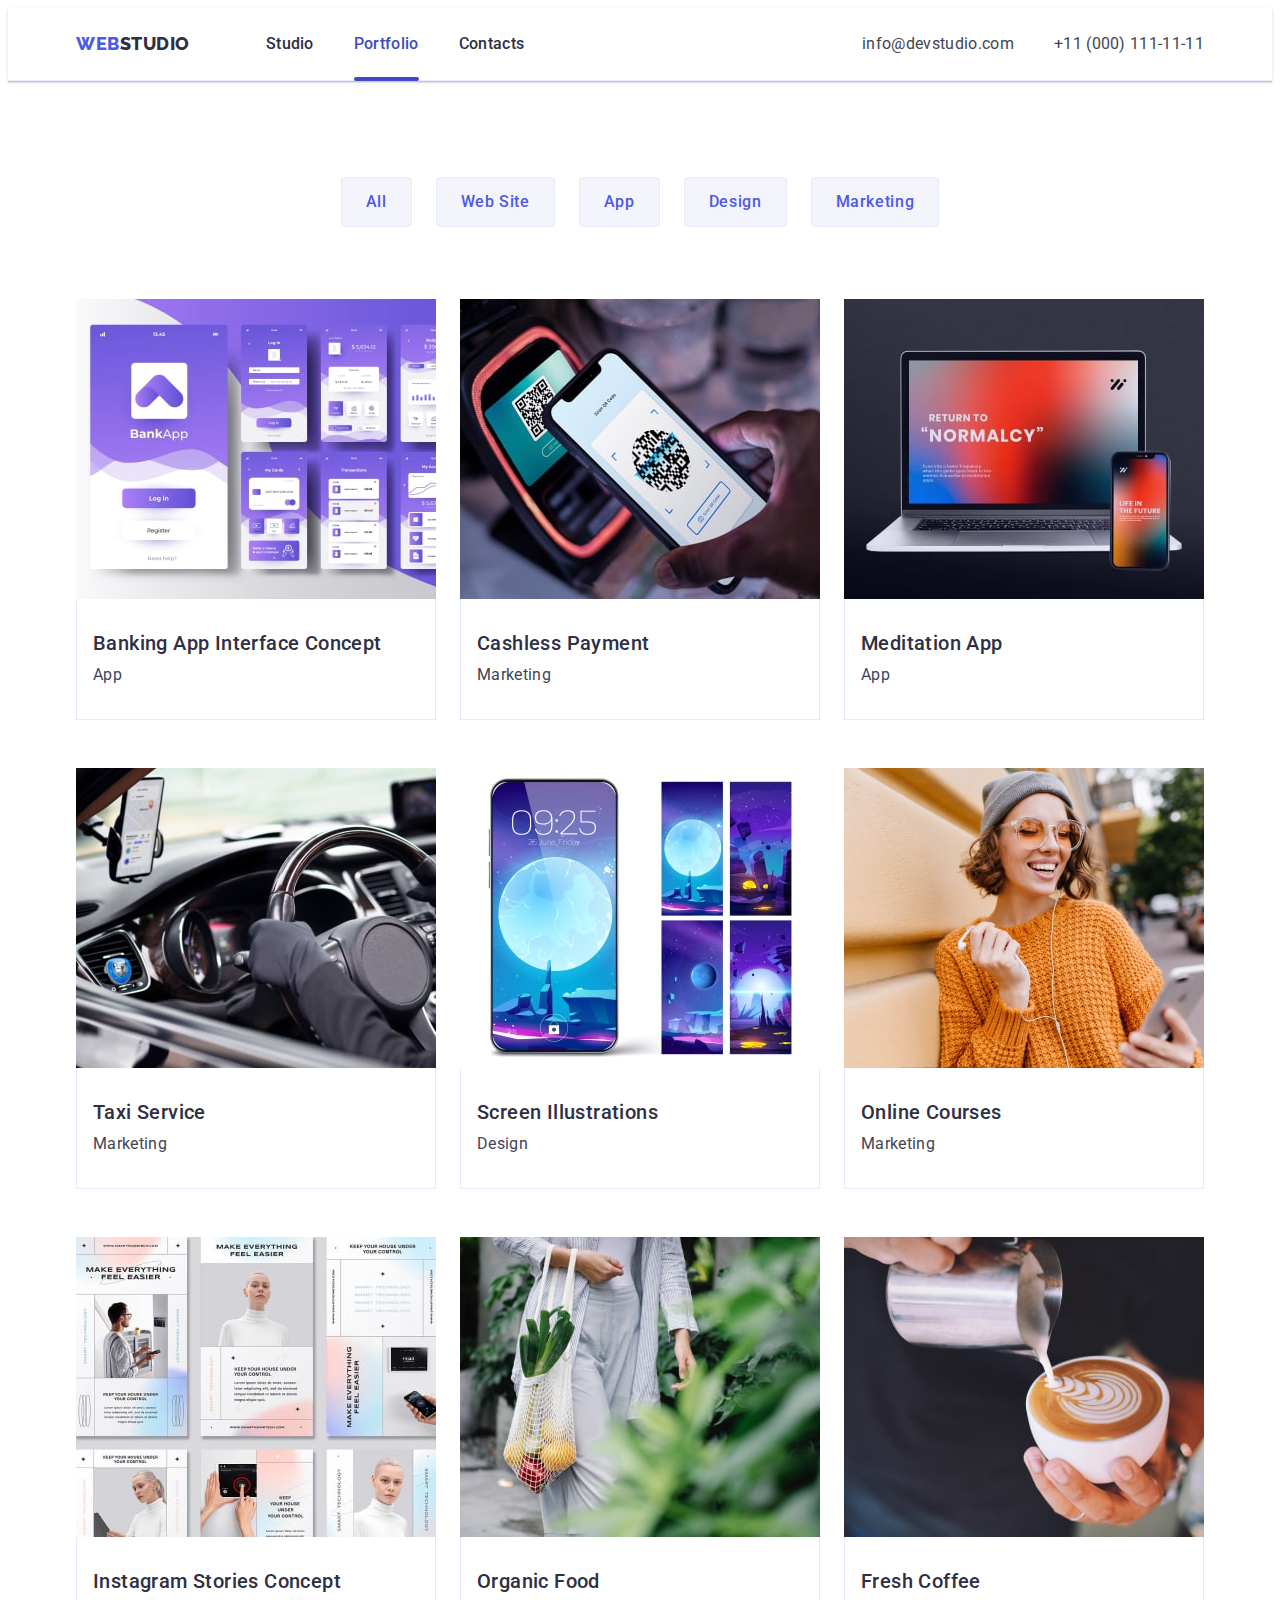
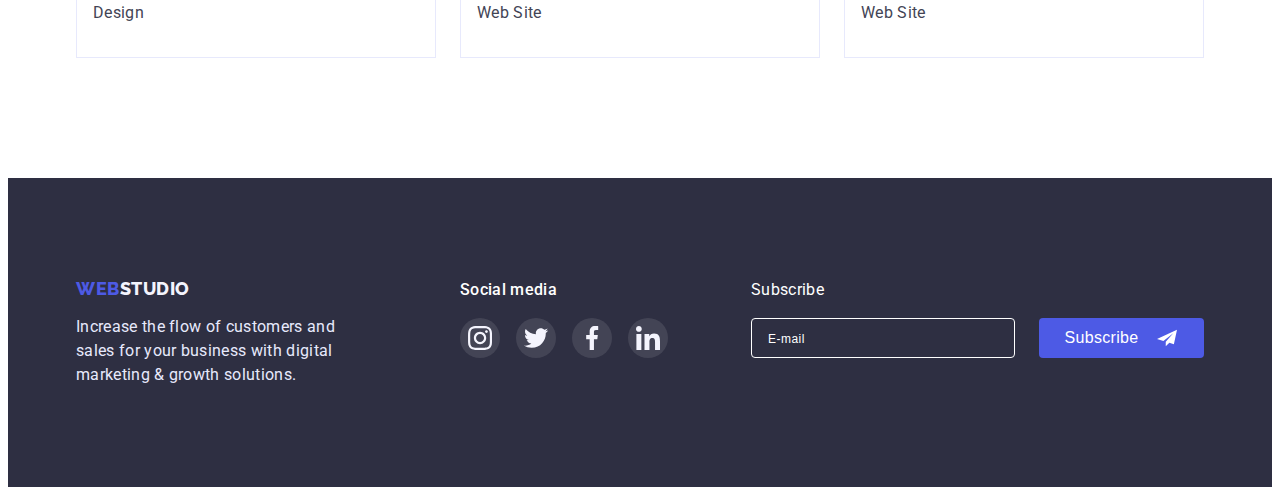
==== commit 19d8752d: "hw6-2" ====
--- a/portfolio.html
+++ b/portfolio.html
@@ -225,19 +225,18 @@
                 </ul>
     
             </div>
-            <div class="footer-form">
-                <form class="form-subscribe">
-                    <label class="footer-lable">
-                        Subscribe
-                        <input class="footer-input" type="email" name="email" placeholder="E-mail" required />
-    
-                    </label>
-    
-                    <button class="footer-button" type="submit">Subscribe<svg class="svg-subscribe" width="24" height="20">
-                            <use class="icon-subscribe" href="./images/symbol-defs.svg#icon-Framesend">
-                            </use>
-                        </svg></button>
-                </form>
+            <div class="footer-form"> 
+                    <p class="footer-form-text">Subscribe</p> 
+                        <form class="form-subscribe">
+                        <label class="footer-lable">
+                          <input class="footer-input" type="email" name="email" placeholder="E-mail" required />   
+                        </label>
+    
+                            <button class="footer-button" type="submit">Subscribe<svg class="svg-subscribe" width="24" height="20">
+                                    <use class="icon-subscribe" href="./images/symbol-defs.svg#icon-Framesend">
+                                    </use>
+                                </svg></button>
+                        </form>
             </div>
         </div>
     
--- a/css/styles.css
+++ b/css/styles.css
@@ -461,14 +461,20 @@
 
 }
 
+.icon-wrap{
+    position: relative;
+    width: 100%;
+    height: 40px;
+}
+
 .lable{
-    position: relative;
+    display: flex;
     font-weight: 400;
     font-size: 12px;
     line-height: 1.17; 
     letter-spacing: 0.04em;
     color: var(--laightslate);
-    display: flex;
+   margin-bottom: 16px;
     flex-direction: column;
     justify-content: center;
     align-items: flex-start;
@@ -483,6 +489,7 @@
 border: 1px solid rgba(46, 47, 66, 0.4);
 border-radius: 4px;
 transition: border 250ms cubic-bezier(0.4, 0, 0.2, 1);
+outline: none;
 }
 .input:focus{
     border: 1px solid #4D5AE5;
@@ -491,8 +498,9 @@
 
 .input-icon{
     position: absolute;
-    left: 4%;
+    left: 16px;
     top: 50%;
+    transform: translateY(-50%);
     fill: #2E2F42;
     transition: fill 250ms cubic-bezier(0.4, 0, 0.2, 1);
 }
@@ -515,6 +523,7 @@
 
 
 }
+
 .textarea{
     width: 100%;
     height: 120px;
@@ -524,8 +533,8 @@
     padding-bottom: 8px;
     padding-left: 16px;
     padding-right: 16px;
-    margin-bottom: 16px;
-    margin-top: 4px;
+  
+   
 
     resize: none;
 
@@ -556,9 +565,9 @@
 
 }
 .check-icon{
-border-radius: 2px;
-}
-.policy span{
+
+}
+/* .policy span{
     width: 16px;
     height: 16px;
     border-radius: 2px;
@@ -567,28 +576,37 @@
     justify-content: center;
     fill:transparent;
     transition: background-color 250ms cubic-bezier(0.4, 0, 0.2, 1),
-border 250ms cubic-bezier(0.4, 0, 0.2, 1),
-fill 250ms cubic-bezier(0.4, 0, 0.2, 1);
-
-}
-
- .checkbox:checked + .wrap-check-icon .check-icon{ 
+    border 250ms cubic-bezier(0.4, 0, 0.2, 1),
+    fill 250ms cubic-bezier(0.4, 0, 0.2, 1);
+
+} */
+.wrap-check-icon{
+    width: 16px;
+    height: 16px;
+    border: 1px solid rgba(46, 47, 66, 0.4);
+    border-radius: 2px;
+    transition: background-color 250ms cubic-bezier(0.4, 0, 0.2, 1),
+    border 250ms cubic-bezier(0.4, 0, 0.2, 1),
+    fill 250ms cubic-bezier(0.4, 0, 0.2, 1);
+    fill:transparent;
+}
+
+ .checkbox:checked + .wrap-check-icon { 
 background: #404BBF;
 border: 1px solid #404BBF;
 fill:white;   
 }
- .checkbox:focus + .wrap-check-icon .check-icon{ 
+.checkbox:focus + .wrap-check-icon { 
 border-color: #404BBF;
 
 }
-
- .checkbox + .wrap-check-icon .check-icon{ 
+/*   
+ .checkbox + .wrap-check-icon { 
 border: 1px solid rgba(46, 47, 66, 0.4);
-}
-
-
-.wrap-check-icon{
-}
+} */
+
+
+
 
 /*
 .checkbox{
@@ -635,7 +653,8 @@
 font-size: 16px;
 line-height: 1.5;
 display: flex;
-margin: 24px auto 24px;
+margin: 24px auto 0;
+
 
 align-items: center;
 text-align: center;
@@ -1027,12 +1046,18 @@
 }
 
 .footer-form{
-display: flex;
-flex-direction: row;
-gap: 24px;
-margin-left: 80px;
-align-items: flex-end;
-}
+margin-left: auto;
+}
+
+
+.footer-form-text{
+    font-size: 16px;
+    line-height: 1.5;
+    letter-spacing: 0.02em;
+    color: #FFFFFF;
+    margin-bottom: 16px;
+}
+
 
 .footer-input{
     
@@ -1042,24 +1067,32 @@
     border: 1px solid #FFFFFF;
   
     border-radius: 4px;
-    margin-top: 16px;
-    margin-right: 45px;
-    margin-bottom: auto;
-    margin-left: auto;
+    margin-right: 24px;
     padding: 8px 16px;
  
-    transition: border 250ms cubic-bezier(0.4, 0, 0.2, 1);
-
-}
-
-.footer-lable{
-    display: flex;
-    flex-direction: column;
     font-size: 16px;
     line-height: 1.5;
-    letter-spacing: 0.02em;
+    letter-spacing: 0.01em;
+
+    color: #b7b7be;
+    transition: border 250ms cubic-bezier(0.4, 0, 0.2, 1);
+           ;
+}
+.footer-input::placeholder{
+    font-size: 12px;
+    line-height: 200%;
+
+    display: flex;
+    align-items: center;
+    letter-spacing: 0.04em;
+
+
     color: #FFFFFF;
-  
+}
+.footer-lable{
+    display: flex;
+    flex-direction: column;
+    
 }
 
 
@@ -1076,7 +1109,7 @@
 
     background: #4D5AE5;
     border-radius: 4px;
-
+    gap: 16px;
     border: inherit;
 
 }
